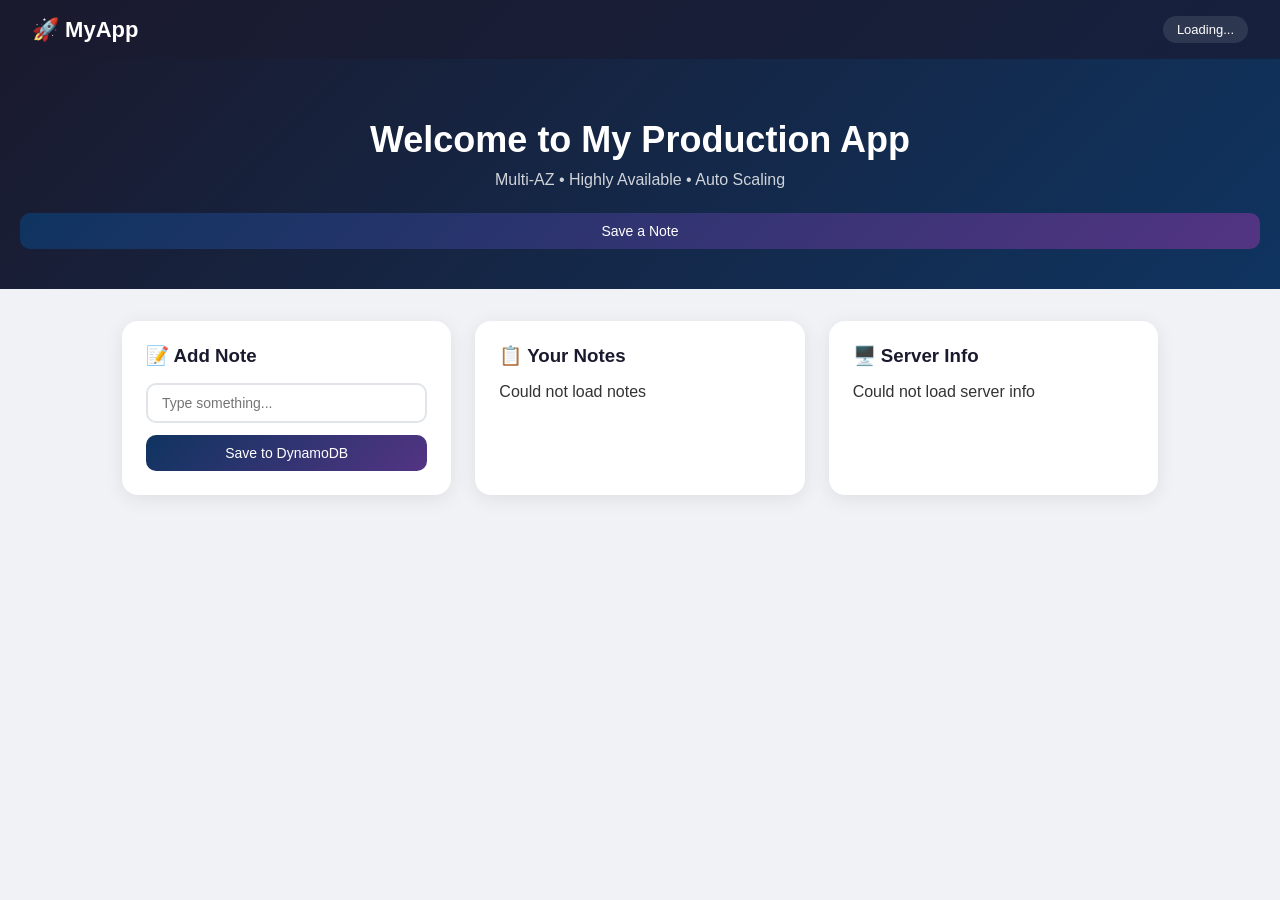
==== index.html @ d99a3372 "Add files via upload" ====
<!DOCTYPE html>
<html lang="en">
<head>
  <meta charset="UTF-8"/>
  <meta name="viewport" content="width=device-width, initial-scale=1.0"/>
  <title>My Production App</title>
  <link rel="stylesheet" href="style.css"/>
</head>
<body>
  <nav>
    <div class="nav-brand">🚀 MyApp</div>
    <div class="nav-info" id="server-info">Loading...</div>
  </nav>

  <main>
    <div class="hero">
      <h1>Welcome to My Production App</h1>
      <p>Multi-AZ • Highly Available • Auto Scaling</p>
      <button onclick="saveNote()">Save a Note</button>
    </div>

    <div class="card-grid">
      <div class="card">
        <h3>📝 Add Note</h3>
        <input type="text" id="note-input" placeholder="Type something..."/>
        <button onclick="saveNote()">Save to DynamoDB</button>
      </div>
      <div class="card">
        <h3>📋 Your Notes</h3>
        <div id="notes-list">Loading notes...</div>
      </div>
      <div class="card">
        <h3>🖥️ Server Info</h3>
        <div id="server-details">Fetching...</div>
      </div>
    </div>
  </main>

  <script src="app.js"></script>
</body>
</html>
---- style.css ----
* { margin: 0; padding: 0; box-sizing: border-box; }

body {
  font-family: 'Segoe UI', sans-serif;
  background: #f0f2f5;
  color: #333;
}

nav {
  background: linear-gradient(135deg, #1a1a2e, #16213e);
  padding: 16px 32px;
  display: flex;
  justify-content: space-between;
  align-items: center;
  color: white;
}

.nav-brand { font-size: 22px; font-weight: bold; }
.nav-info {
  background: rgba(255,255,255,0.1);
  padding: 6px 14px;
  border-radius: 20px;
  font-size: 13px;
}

.hero {
  text-align: center;
  padding: 60px 20px 40px;
  background: linear-gradient(135deg, #1a1a2e, #0f3460);
  color: white;
}

.hero h1 { font-size: 36px; margin-bottom: 10px; }
.hero p { opacity: 0.8; margin-bottom: 24px; }

.card-grid {
  display: grid;
  grid-template-columns: repeat(auto-fit, minmax(280px, 1fr));
  gap: 24px;
  padding: 32px;
  max-width: 1100px;
  margin: 0 auto;
}

.card {
  background: white;
  border-radius: 16px;
  padding: 24px;
  box-shadow: 0 4px 20px rgba(0,0,0,0.08);
}

.card h3 { margin-bottom: 16px; color: #1a1a2e; }

input[type="text"] {
  width: 100%;
  padding: 10px 14px;
  border: 2px solid #e1e5e9;
  border-radius: 10px;
  margin-bottom: 12px;
  font-size: 14px;
}

button {
  background: linear-gradient(135deg, #0f3460, #533483);
  color: white;
  border: none;
  padding: 10px 20px;
  border-radius: 10px;
  cursor: pointer;
  font-size: 14px;
  width: 100%;
}

button:hover { opacity: 0.9; }

.note-item {
  padding: 8px 12px;
  background: #f8f9ff;
  border-radius: 8px;
  margin-bottom: 8px;
  font-size: 14px;
  border-left: 3px solid #0f3460;
}

.info-row {
  display: flex;
  justify-content: space-between;
  padding: 6px 0;
  border-bottom: 1px solid #f0f0f0;
  font-size: 13px;
}

.badge {
  background: #d4edda;
  color: #155724;
  padding: 2px 8px;
  border-radius: 10px;
  font-size: 12px;
}
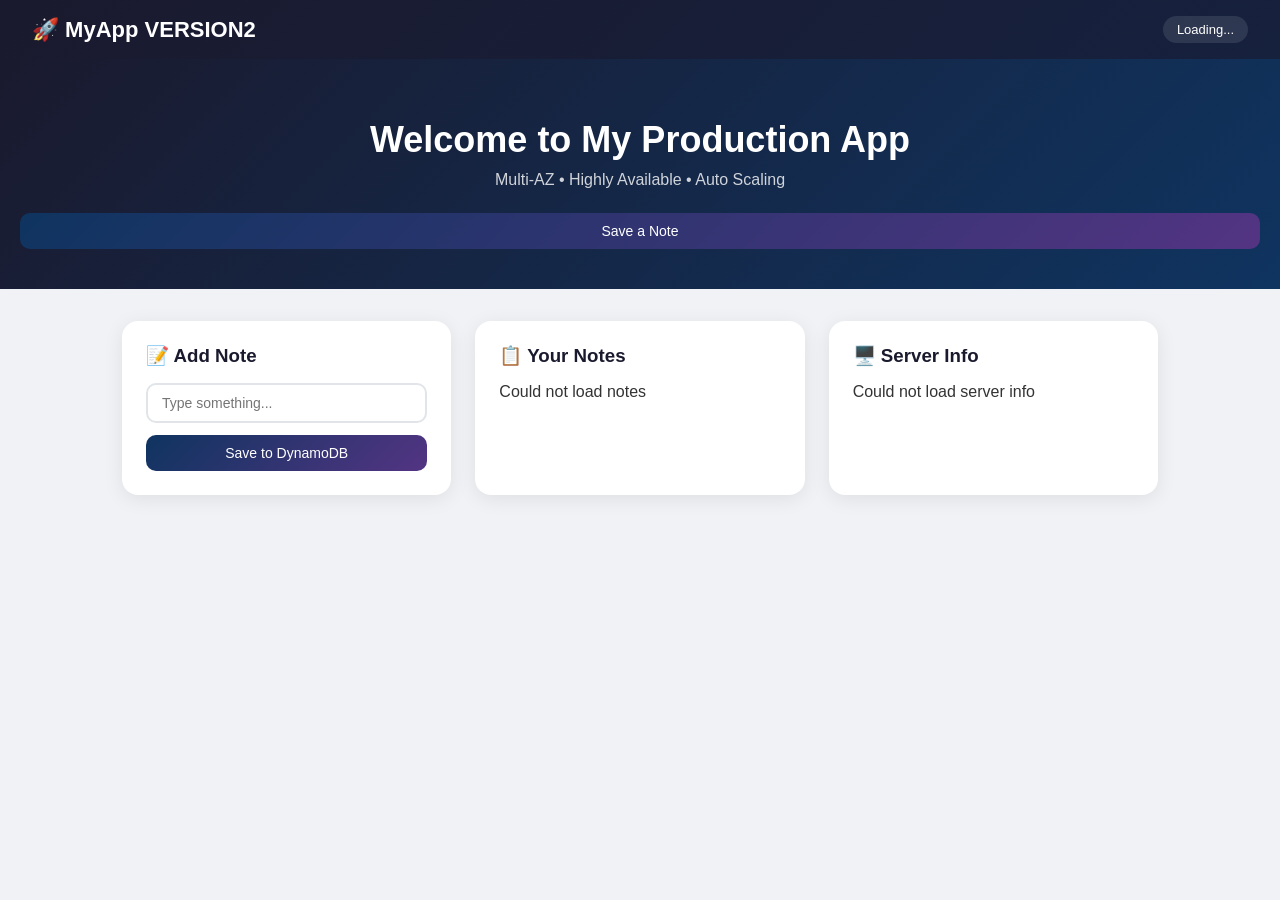
==== commit da9cccf6: "Update navigation brand to include 'VERSION2' Updated navigation brand to include 'VERSION2'." ====
--- a/index.html
+++ b/index.html
@@ -8,7 +8,7 @@
 </head>
 <body>
   <nav>
-    <div class="nav-brand">🚀 MyApp</div>
+    <div class="nav-brand">🚀 MyApp VERSION2 </div>
     <div class="nav-info" id="server-info">Loading...</div>
   </nav>
 
@@ -38,4 +38,4 @@
 
   <script src="app.js"></script>
 </body>
-</html>+</html>
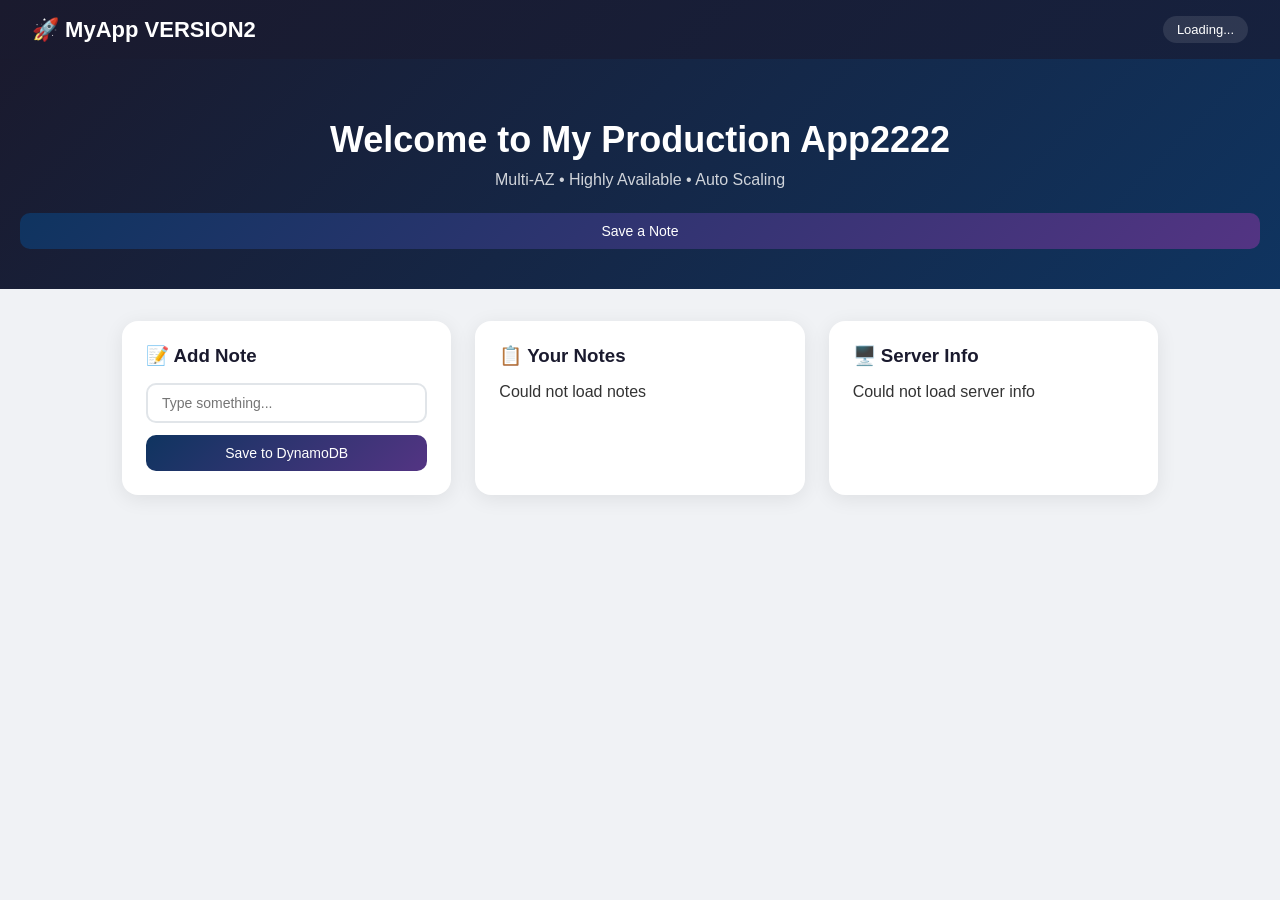
==== commit 664968a6: "Update index.html" ====
--- a/index.html
+++ b/index.html
@@ -14,7 +14,7 @@
 
   <main>
     <div class="hero">
-      <h1>Welcome to My Production App</h1>
+      <h1>Welcome to My Production App2222</h1>
       <p>Multi-AZ • Highly Available • Auto Scaling</p>
       <button onclick="saveNote()">Save a Note</button>
     </div>
